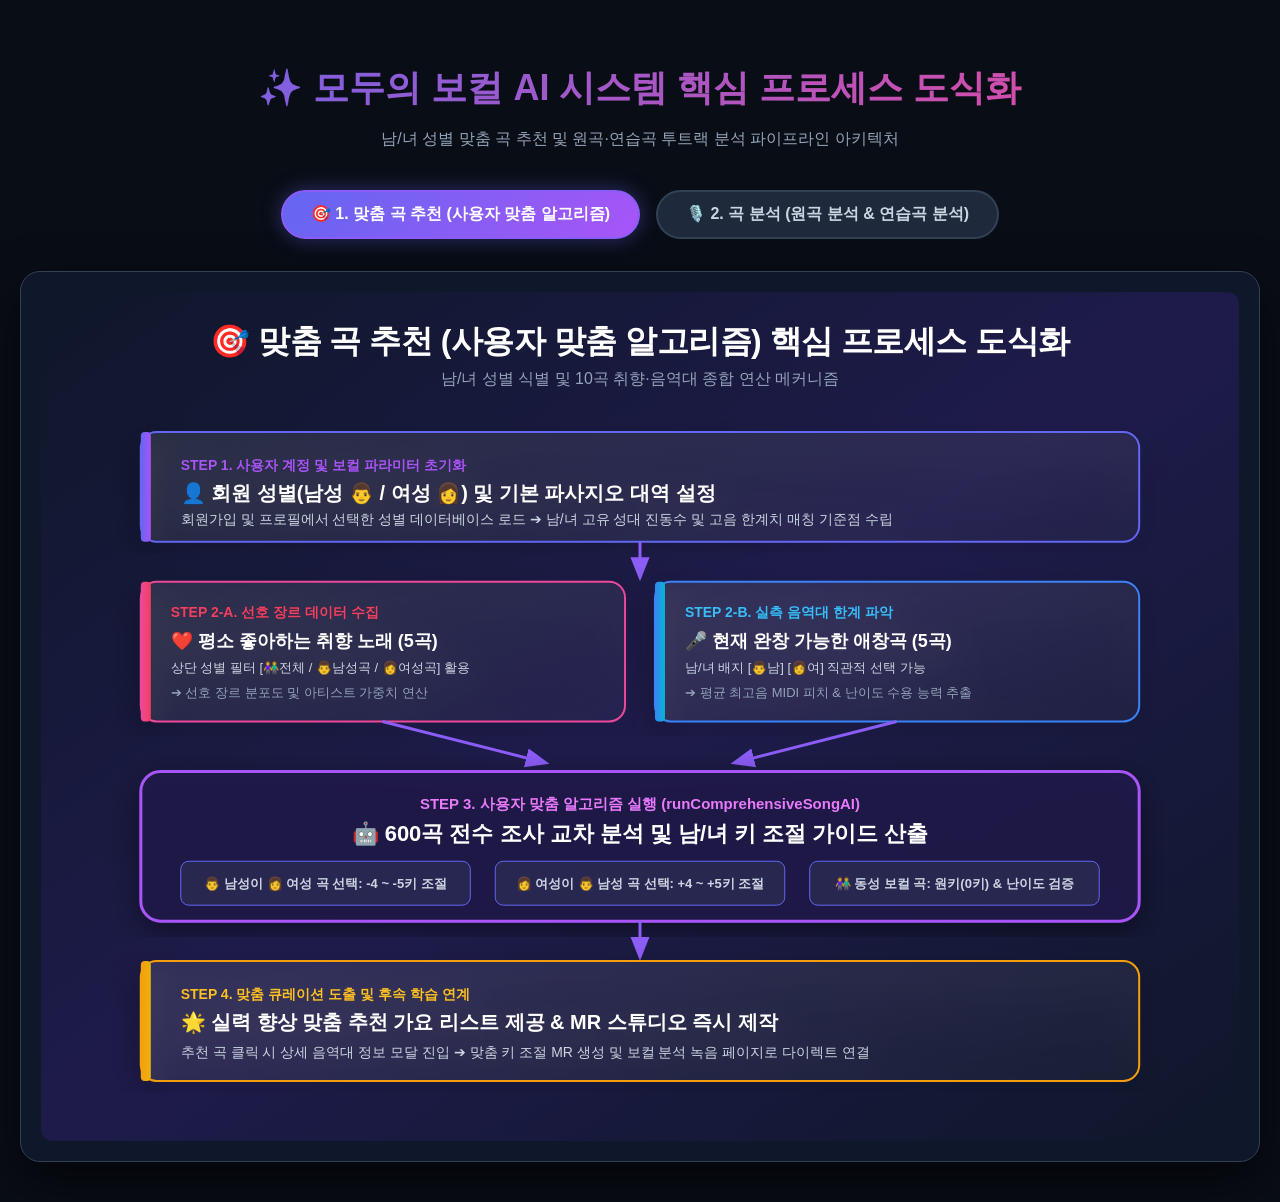
==== diagrams_viewer.html @ 95bacf22 "docs: add standalone SVG process diagrams and viewer HTML" ====
<!DOCTYPE html>
<html lang="ko">
<head>
  <meta charset="UTF-8">
  <title>VocalAI - 핵심 프로세스 도식화</title>
  <style>
    body {
      background: #090d16;
      color: #f8fafc;
      font-family: 'Pretendard', -apple-system, sans-serif;
      margin: 0;
      padding: 40px 20px;
      text-align: center;
    }
    h1 { font-size: 36px; font-weight: 900; background: linear-gradient(135deg, #6366f1, #ec4899); -webkit-background-clip: text; -webkit-text-fill-color: transparent; margin-bottom: 10px; }
    p { color: #94a3b8; font-size: 16px; margin-bottom: 40px; }
    .nav-tabs { display: flex; justify-content: center; gap: 16px; margin-bottom: 32px; }
    .tab-btn {
      padding: 12px 28px; font-size: 16px; font-weight: 800; border-radius: 30px; border: 2px solid #334155; background: #1e293b; color: #cbd5e1; cursor: pointer; transition: all 0.2s;
    }
    .tab-btn.active { background: linear-gradient(135deg, #6366f1, #a855f7); border-color: #8b5cf6; color: #fff; box-shadow: 0 0 20px rgba(99, 102, 241, 0.4); }
    .diagram-container { max-width: 1250px; margin: 0 auto; background: #0f172a; border: 1px solid #334155; border-radius: 20px; padding: 20px; box-shadow: 0 20px 50px rgba(0,0,0,0.6); }
    img, object { width: 100%; height: auto; border-radius: 12px; display: block; }
  </style>
</head>
<body>
  <h1>✨ 모두의 보컬 AI 시스템 핵심 프로세스 도식화</h1>
  <p>남/녀 성별 맞춤 곡 추천 및 원곡·연습곡 투트랙 분석 파이프라인 아키텍처</p>

  <div class="nav-tabs">
    <button class="tab-btn active" onclick="showTab('rec', this)">🎯 1. 맞춤 곡 추천 (사용자 맞춤 알고리즘)</button>
    <button class="tab-btn" onclick="showTab('ana', this)">🎙️ 2. 곡 분석 (원곡 분석 & 연습곡 분석)</button>
  </div>

  <div id="rec-diagram" class="diagram-container">
    <object data="song_recommendation_process.svg" type="image/svg+xml"></object>
  </div>

  <div id="ana-diagram" class="diagram-container" style="display: none;">
    <object data="song_analysis_process.svg" type="image/svg+xml"></object>
  </div>

  <script>
    function showTab(tab, btn) {
      document.querySelectorAll('.tab-btn').forEach(b => b.classList.remove('active'));
      btn.classList.add('active');
      document.getElementById('rec-diagram').style.display = tab === 'rec' ? 'block' : 'none';
      document.getElementById('ana-diagram').style.display = tab === 'ana' ? 'block' : 'none';
    }
  </script>
</body>
</html>
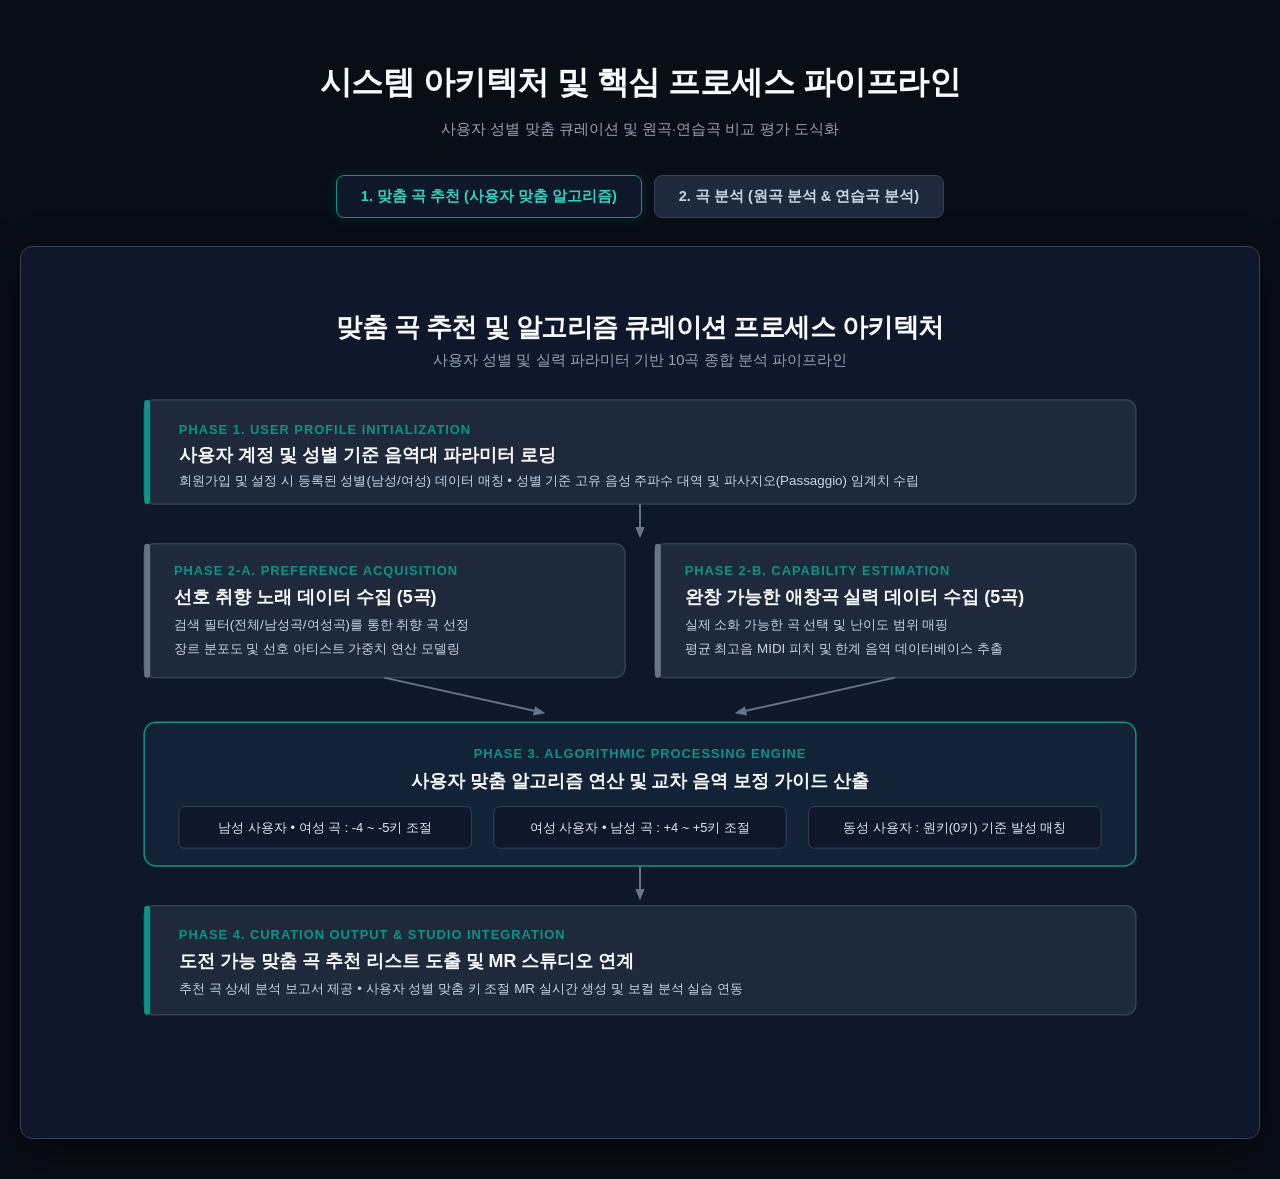
==== commit 62798abc: "style: redesign process diagrams with luxury monochrome aesthetics and zero emojis" ====
--- a/diagrams_viewer.html
+++ b/diagrams_viewer.html
@@ -2,34 +2,34 @@
 <html lang="ko">
 <head>
   <meta charset="UTF-8">
-  <title>VocalAI - 핵심 프로세스 도식화</title>
+  <title>VocalAI - 시스템 아키텍처 및 프로세스 도식화</title>
   <style>
     body {
       background: #090d16;
       color: #f8fafc;
-      font-family: 'Pretendard', -apple-system, sans-serif;
+      font-family: -apple-system, BlinkMacSystemFont, 'Segoe UI', Roboto, 'Helvetica Neue', Arial, sans-serif;
       margin: 0;
       padding: 40px 20px;
       text-align: center;
     }
-    h1 { font-size: 36px; font-weight: 900; background: linear-gradient(135deg, #6366f1, #ec4899); -webkit-background-clip: text; -webkit-text-fill-color: transparent; margin-bottom: 10px; }
-    p { color: #94a3b8; font-size: 16px; margin-bottom: 40px; }
-    .nav-tabs { display: flex; justify-content: center; gap: 16px; margin-bottom: 32px; }
+    h1 { font-size: 32px; font-weight: 700; color: #f8fafc; letter-spacing: -0.5px; margin-bottom: 8px; }
+    p { color: #94a3b8; font-size: 15px; margin-bottom: 36px; }
+    .nav-tabs { display: flex; justify-content: center; gap: 12px; margin-bottom: 28px; }
     .tab-btn {
-      padding: 12px 28px; font-size: 16px; font-weight: 800; border-radius: 30px; border: 2px solid #334155; background: #1e293b; color: #cbd5e1; cursor: pointer; transition: all 0.2s;
+      padding: 11px 24px; font-size: 14.5px; font-weight: 600; border-radius: 8px; border: 1px solid #334155; background: #1e293b; color: #cbd5e1; cursor: pointer; transition: all 0.2s;
     }
-    .tab-btn.active { background: linear-gradient(135deg, #6366f1, #a855f7); border-color: #8b5cf6; color: #fff; box-shadow: 0 0 20px rgba(99, 102, 241, 0.4); }
-    .diagram-container { max-width: 1250px; margin: 0 auto; background: #0f172a; border: 1px solid #334155; border-radius: 20px; padding: 20px; box-shadow: 0 20px 50px rgba(0,0,0,0.6); }
-    img, object { width: 100%; height: auto; border-radius: 12px; display: block; }
+    .tab-btn.active { background: #0f172a; border-color: #0d9488; color: #2dd4bf; box-shadow: 0 0 15px rgba(13, 148, 136, 0.2); }
+    .diagram-container { max-width: 1240px; margin: 0 auto; background: #0f172a; border: 1px solid #334155; border-radius: 12px; padding: 24px; box-shadow: 0 15px 40px rgba(0,0,0,0.5); }
+    object { width: 100%; height: auto; border-radius: 8px; display: block; }
   </style>
 </head>
 <body>
-  <h1>✨ 모두의 보컬 AI 시스템 핵심 프로세스 도식화</h1>
-  <p>남/녀 성별 맞춤 곡 추천 및 원곡·연습곡 투트랙 분석 파이프라인 아키텍처</p>
+  <h1>시스템 아키텍처 및 핵심 프로세스 파이프라인</h1>
+  <p>사용자 성별 맞춤 큐레이션 및 원곡·연습곡 비교 평가 도식화</p>
 
   <div class="nav-tabs">
-    <button class="tab-btn active" onclick="showTab('rec', this)">🎯 1. 맞춤 곡 추천 (사용자 맞춤 알고리즘)</button>
-    <button class="tab-btn" onclick="showTab('ana', this)">🎙️ 2. 곡 분석 (원곡 분석 & 연습곡 분석)</button>
+    <button class="tab-btn active" onclick="showTab('rec', this)">1. 맞춤 곡 추천 (사용자 맞춤 알고리즘)</button>
+    <button class="tab-btn" onclick="showTab('ana', this)">2. 곡 분석 (원곡 분석 &amp; 연습곡 분석)</button>
   </div>
 
   <div id="rec-diagram" class="diagram-container">
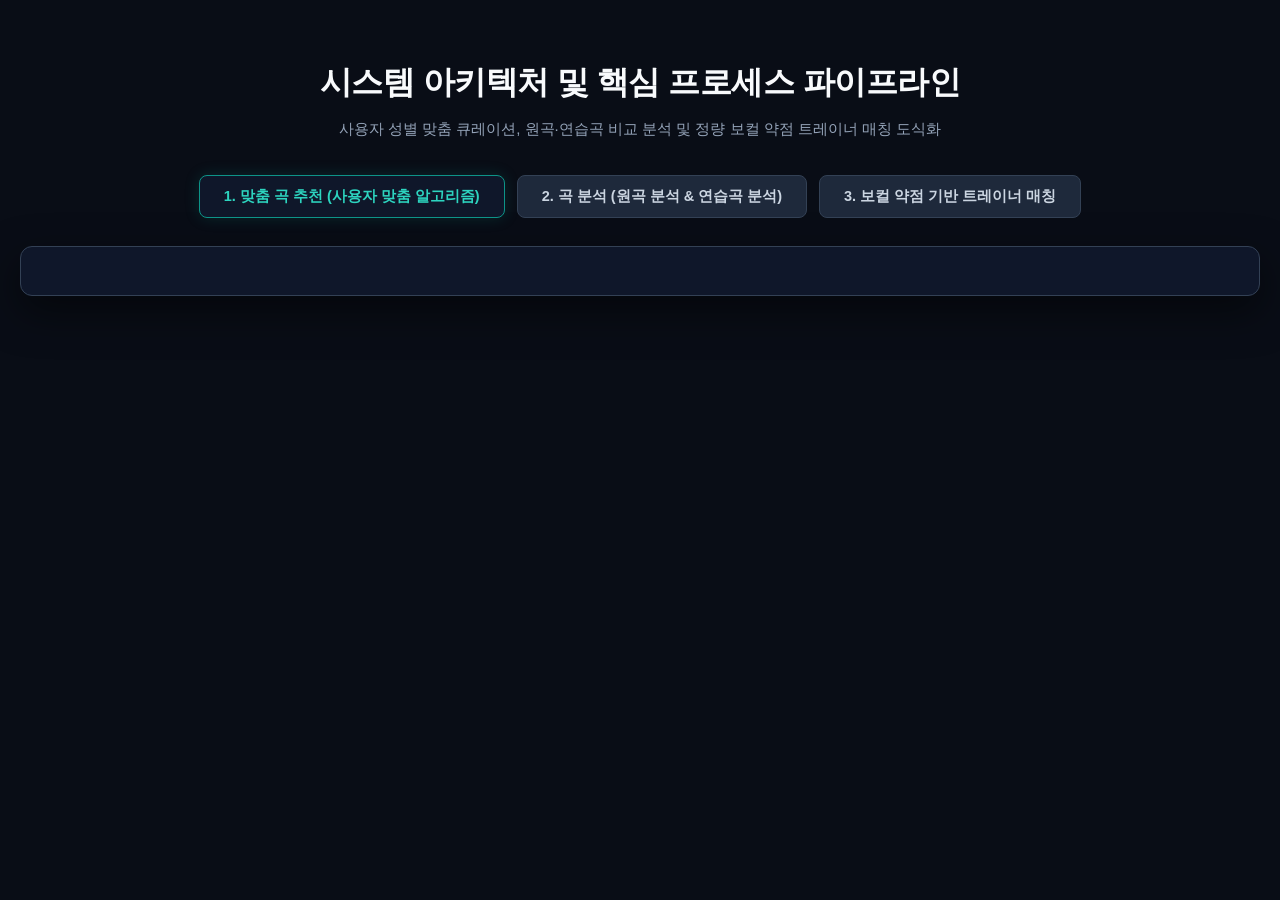
==== commit 3883a88b: "docs: add standalone SVG diagram for vocal weakness based trainer matching process" ====
--- a/diagrams_viewer.html
+++ b/diagrams_viewer.html
@@ -14,7 +14,7 @@
     }
     h1 { font-size: 32px; font-weight: 700; color: #f8fafc; letter-spacing: -0.5px; margin-bottom: 8px; }
     p { color: #94a3b8; font-size: 15px; margin-bottom: 36px; }
-    .nav-tabs { display: flex; justify-content: center; gap: 12px; margin-bottom: 28px; }
+    .nav-tabs { display: flex; justify-content: center; gap: 12px; margin-bottom: 28px; flex-wrap: wrap; }
     .tab-btn {
       padding: 11px 24px; font-size: 14.5px; font-weight: 600; border-radius: 8px; border: 1px solid #334155; background: #1e293b; color: #cbd5e1; cursor: pointer; transition: all 0.2s;
     }
@@ -25,11 +25,12 @@
 </head>
 <body>
   <h1>시스템 아키텍처 및 핵심 프로세스 파이프라인</h1>
-  <p>사용자 성별 맞춤 큐레이션 및 원곡·연습곡 비교 평가 도식화</p>
+  <p>사용자 성별 맞춤 큐레이션, 원곡·연습곡 비교 분석 및 정량 보컬 약점 트레이너 매칭 도식화</p>
 
   <div class="nav-tabs">
     <button class="tab-btn active" onclick="showTab('rec', this)">1. 맞춤 곡 추천 (사용자 맞춤 알고리즘)</button>
     <button class="tab-btn" onclick="showTab('ana', this)">2. 곡 분석 (원곡 분석 &amp; 연습곡 분석)</button>
+    <button class="tab-btn" onclick="showTab('match', this)">3. 보컬 약점 기반 트레이너 매칭</button>
   </div>
 
   <div id="rec-diagram" class="diagram-container">
@@ -40,12 +41,17 @@
     <object data="song_analysis_process.svg" type="image/svg+xml"></object>
   </div>
 
+  <div id="match-diagram" class="diagram-container" style="display: none;">
+    <object data="trainer_matching_process.svg" type="image/svg+xml"></object>
+  </div>
+
   <script>
     function showTab(tab, btn) {
       document.querySelectorAll('.tab-btn').forEach(b => b.classList.remove('active'));
       btn.classList.add('active');
       document.getElementById('rec-diagram').style.display = tab === 'rec' ? 'block' : 'none';
       document.getElementById('ana-diagram').style.display = tab === 'ana' ? 'block' : 'none';
+      document.getElementById('match-diagram').style.display = tab === 'match' ? 'block' : 'none';
     }
   </script>
 </body>
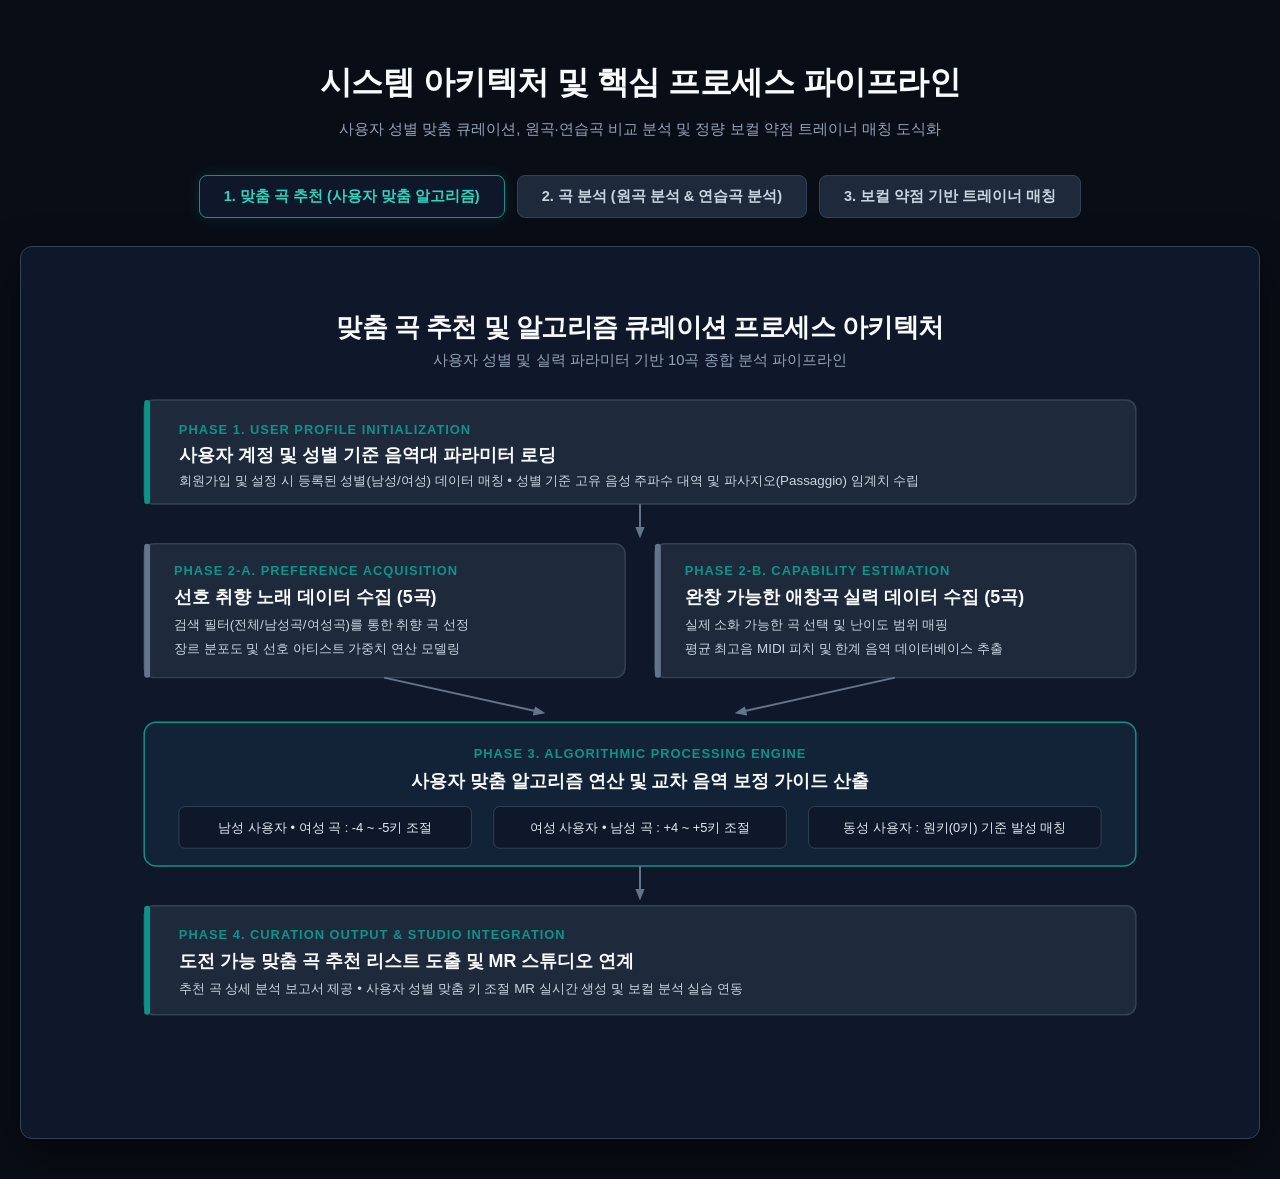
==== commit 16e81258: "feat: rebrand site to 내일의 보컬 (Tomorrow Vocal) (v=54)" ====
--- a/diagrams_viewer.html
+++ b/diagrams_viewer.html
@@ -2,7 +2,7 @@
 <html lang="ko">
 <head>
   <meta charset="UTF-8">
-  <title>VocalAI - 시스템 아키텍처 및 프로세스 도식화</title>
+  <title>내일의 보컬 - 시스템 아키텍처 및 프로세스 도식화</title>
   <style>
     body {
       background: #090d16;
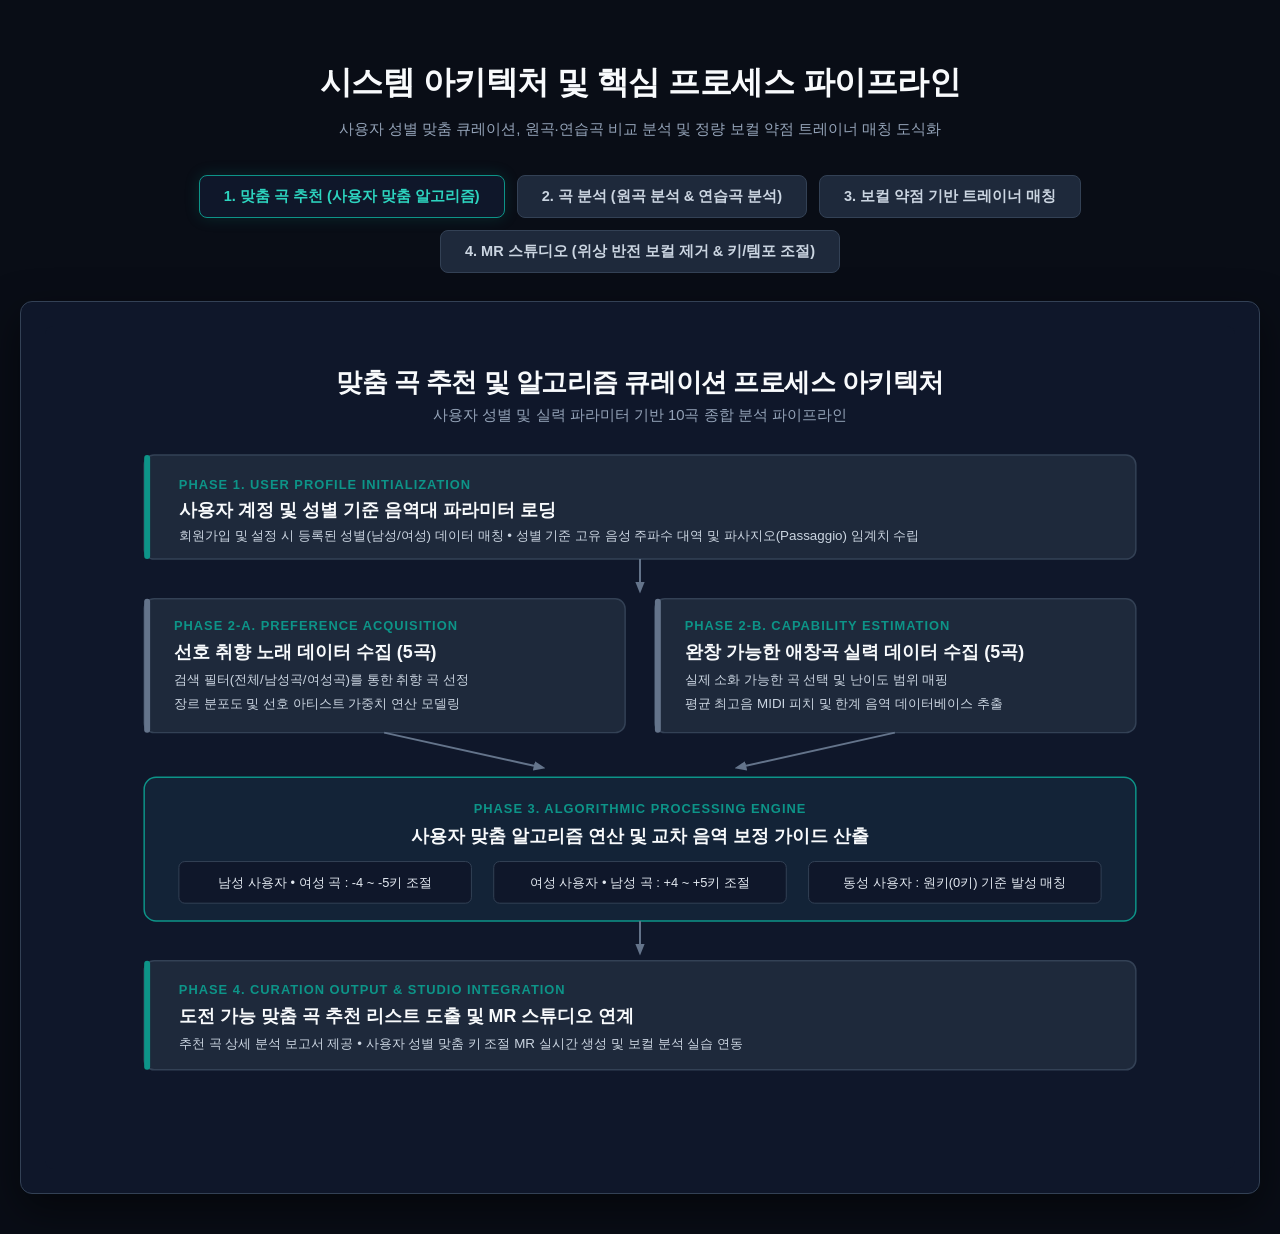
==== commit 4795d18d: "fix: change login input from type email to text to allow admin login without @, add de-identified ad" ====
--- a/diagrams_viewer.html
+++ b/diagrams_viewer.html
@@ -31,6 +31,7 @@
     <button class="tab-btn active" onclick="showTab('rec', this)">1. 맞춤 곡 추천 (사용자 맞춤 알고리즘)</button>
     <button class="tab-btn" onclick="showTab('ana', this)">2. 곡 분석 (원곡 분석 &amp; 연습곡 분석)</button>
     <button class="tab-btn" onclick="showTab('match', this)">3. 보컬 약점 기반 트레이너 매칭</button>
+    <button class="tab-btn" onclick="showTab('mr', this)">4. MR 스튜디오 (위상 반전 보컬 제거 &amp; 키/템포 조절)</button>
   </div>
 
   <div id="rec-diagram" class="diagram-container">
@@ -45,6 +46,10 @@
     <object data="trainer_matching_process.svg" type="image/svg+xml"></object>
   </div>
 
+  <div id="mr-diagram" class="diagram-container" style="display: none;">
+    <object data="mr_production_process.svg" type="image/svg+xml"></object>
+  </div>
+
   <script>
     function showTab(tab, btn) {
       document.querySelectorAll('.tab-btn').forEach(b => b.classList.remove('active'));
@@ -52,6 +57,7 @@
       document.getElementById('rec-diagram').style.display = tab === 'rec' ? 'block' : 'none';
       document.getElementById('ana-diagram').style.display = tab === 'ana' ? 'block' : 'none';
       document.getElementById('match-diagram').style.display = tab === 'match' ? 'block' : 'none';
+      document.getElementById('mr-diagram').style.display = tab === 'mr' ? 'block' : 'none';
     }
   </script>
 </body>
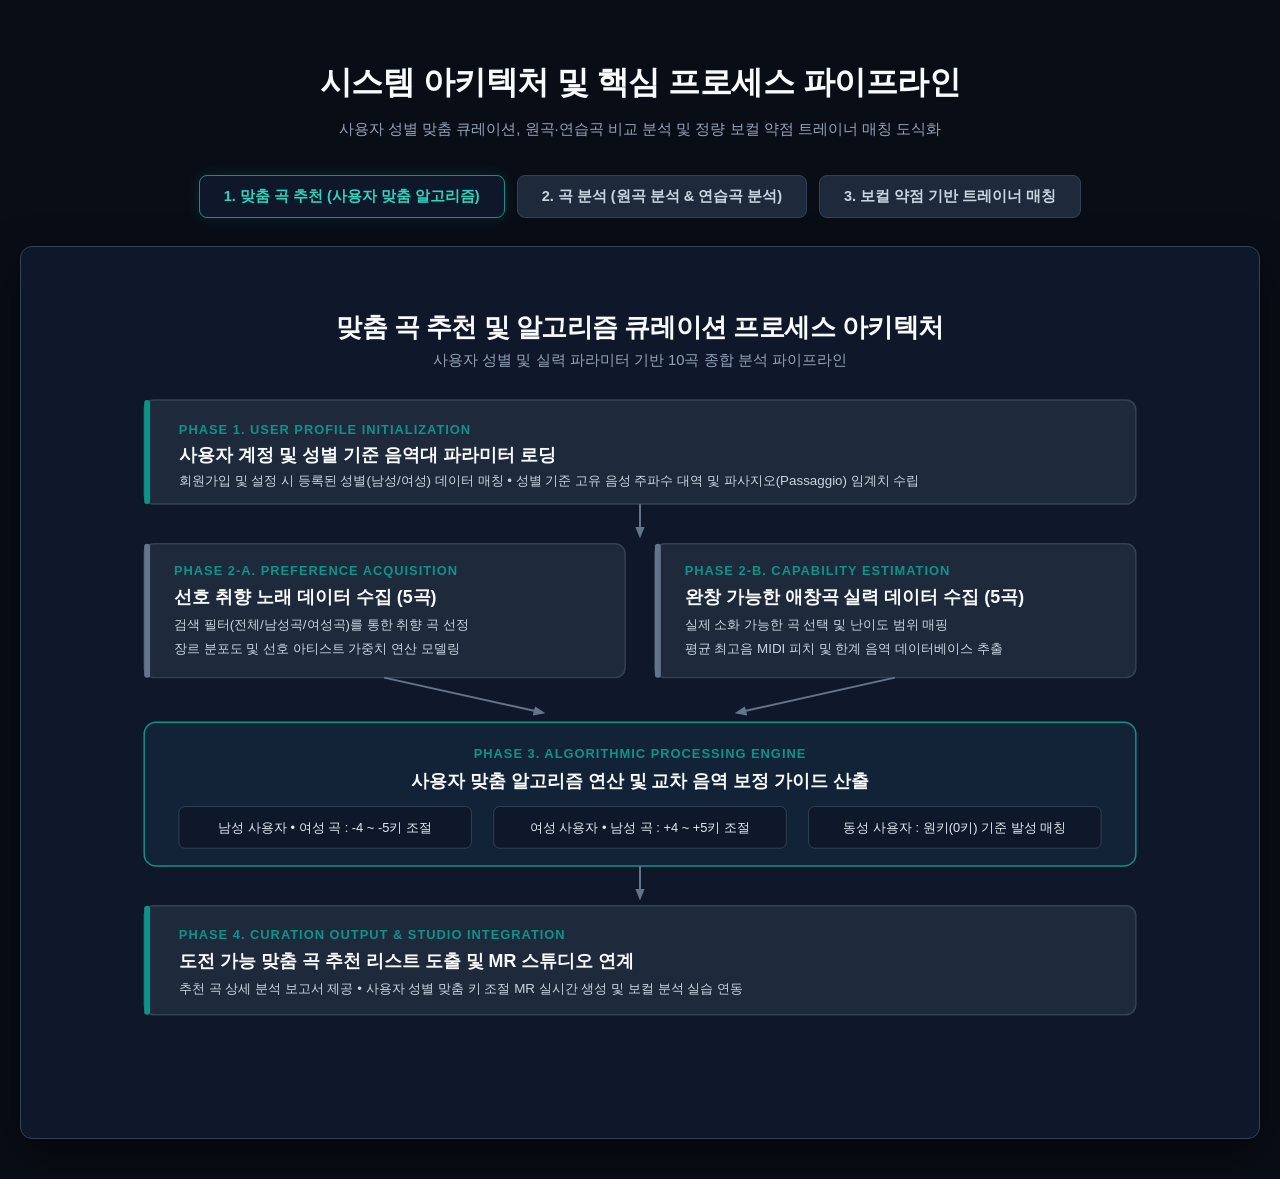
==== commit 0c2e348d: "fix: block MR studio access and hide UI" ====
--- a/diagrams_viewer.html
+++ b/diagrams_viewer.html
@@ -31,7 +31,7 @@
     <button class="tab-btn active" onclick="showTab('rec', this)">1. 맞춤 곡 추천 (사용자 맞춤 알고리즘)</button>
     <button class="tab-btn" onclick="showTab('ana', this)">2. 곡 분석 (원곡 분석 &amp; 연습곡 분석)</button>
     <button class="tab-btn" onclick="showTab('match', this)">3. 보컬 약점 기반 트레이너 매칭</button>
-    <button class="tab-btn" onclick="showTab('mr', this)">4. MR 스튜디오 (위상 반전 보컬 제거 &amp; 키/템포 조절)</button>
+    <!-- <button class="tab-btn" onclick="showTab('mr', this)">4. MR 스튜디오 (위상 반전 보컬 제거 &amp; 키/템포 조절)</button> -->
   </div>
 
   <div id="rec-diagram" class="diagram-container">
